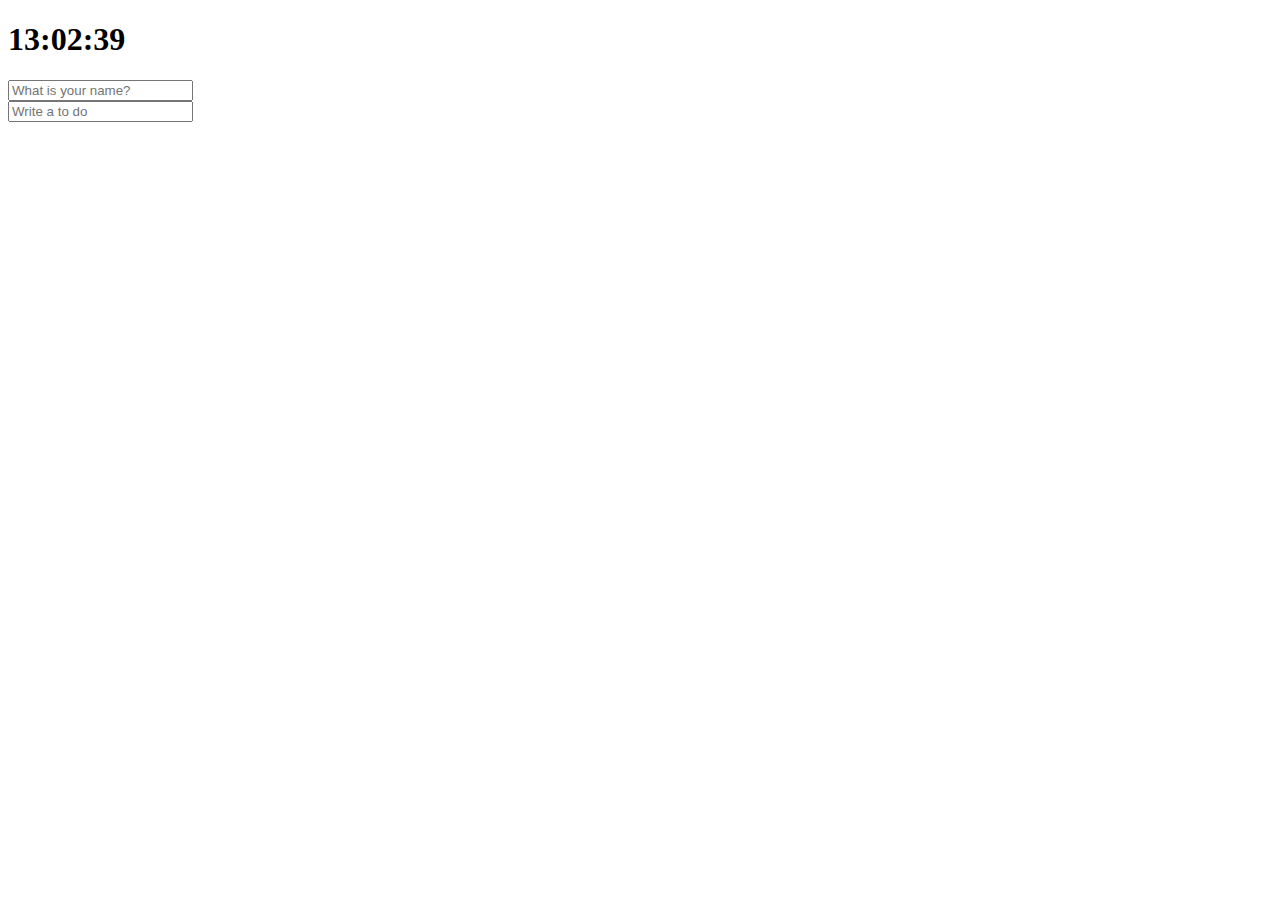
==== index.html @ 96f95511 "Initial commit" ====
<!DOCTYPE html>
<html lang="en">
  <head>
    <meta charset="UTF-8" />
    <meta name="viewport" content="width=device-width, initial-scale=1.0" />
    <title>JS-clock</title>
    <link rel="stylesheet" href="index.css" />
  </head>
  <body>
    <div class="js-clock">
      <h1>00:00</h1>
    </div>
    <form class="js-form form">
      <input type="text" placeholder="What is your name?" />
    </form>
    <h4 class="js-greetings greetings"></h4>
    <form action="" class="js-toDoForm">
      <input type="text" placeholder="Write a to do" />
    </form>
    <ul class="js-toDoList"></ul>
    <script src="clock.js"></script>
    <script src="greetings.js"></script>
    <script src="todo.js"></script>
  </body>
</html>
---- index.css ----
.form,
.greetings {
  display: none;
}

.showing {
  display: block;
}
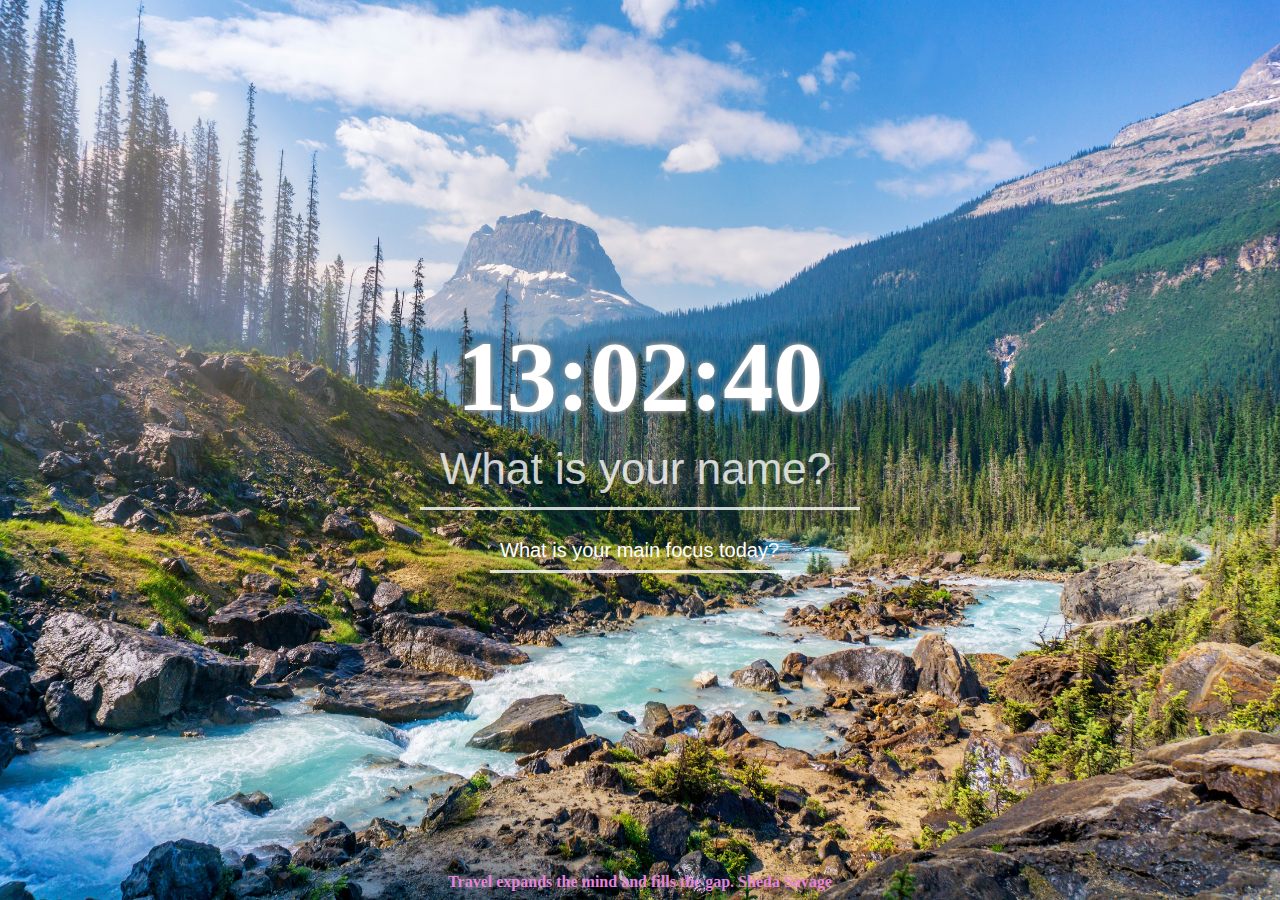
==== commit 747661d8: "Momentum by Vanilla JS Complete" ====
--- a/index.html
+++ b/index.html
@@ -1,25 +1,38 @@
 <!DOCTYPE html>
 <html lang="en">
-  <head>
-    <meta charset="UTF-8" />
-    <meta name="viewport" content="width=device-width, initial-scale=1.0" />
-    <title>JS-clock</title>
-    <link rel="stylesheet" href="index.css" />
-  </head>
-  <body>
-    <div class="js-clock">
-      <h1>00:00</h1>
+<head>
+    <meta charset="UTF-8">
+    <meta http-equiv="X-UA-Compatible" content="IE=edge">
+    <meta name="viewport" content="width=device-width, initial-scale=1.0">
+    <link rel="stylesheet" href="css/style.css">
+    <title>Momentum App</title>
+</head>
+<body>
+    <h2 id="clock">00:00:00</h2>
+    <form id="login-form" class="hidden">
+        <input required 
+        maxlength="15" 
+        type="text" 
+        placeholder="What is your name?">
+    </form>
+    <h1 id="greeting" class="hidden"></h1>
+    <form id="todo-form">
+        <input type="text" placeholder="What is your main focus today?" required />
+    </form>
+    <ul id="todo-list"></ul>
+    <div id="quote">
+        <span></span>
+        <span></span>
     </div>
-    <form class="js-form form">
-      <input type="text" placeholder="What is your name?" />
-    </form>
-    <h4 class="js-greetings greetings"></h4>
-    <form action="" class="js-toDoForm">
-      <input type="text" placeholder="Write a to do" />
-    </form>
-    <ul class="js-toDoList"></ul>
-    <script src="clock.js"></script>
-    <script src="greetings.js"></script>
-    <script src="todo.js"></script>
-  </body>
-</html>
+    <div id="weather">
+        <span></span>
+        <span></span>
+    </div>
+    <script src="js/greetings.js"></script>
+    <script src="js/clock.js"></script>
+    <script src="js/quotes.js"></script>
+    <script src="js/background.js"></script>
+    <script src="js/todo.js"></script>
+    <script src="js/weather.js"></script>
+</body>
+</html>--- a/css/style.css
+++ b/css/style.css
@@ -0,0 +1,122 @@
+@import "reset.css";
+@import "variables.css";
+
+body {
+  height: 100vh;
+  color: white;
+  display: flex;
+  flex-direction: column;
+  justify-content: center;
+  align-items: center;
+}
+
+.showing {
+  display: block;
+}
+
+.hidden {
+  display: none;
+}
+
+@keyframes fadeIn {
+  from {
+    opacity: 0;
+  }
+  to {
+    opacity: 1;
+  }
+}
+
+.bgImage {
+  position: absolute;
+  top: 0;
+  left: 0;
+  width: 100%;
+  height: 100%;
+  z-index: -1;
+  animation: fadeIn 0.5s linear;
+}
+
+#clock {
+  font-size: 100px;
+  font-weight: 600;
+  text-shadow:
+  0 0 7px #fff,
+  0 0 10px #000;
+}
+
+input {
+  border: none;
+  border-bottom: 3px solid var(--white8);
+  margin-top: 25px;
+  background-color: transparent;
+}
+
+@keyframes widen {
+  from {
+    width: 0;
+  }
+  to {
+    width: 400px;
+  }
+}
+
+#login-form input {
+  width: 400px;
+  padding: 20px;
+}
+
+#login-form input::placeholder,
+#login-form input:focus {
+  font-size: 44px;
+  color: var(--white8);
+  animation: widen 1s linear;
+}
+
+#greeting {
+  font-size: 44px;
+  margin-top: 20px;
+}
+
+#todo-form input {
+  width: 280px;
+  padding: 10px;
+}
+
+#todo-form input::placeholder,
+#todo-form input:focus {
+  font-size: 20px;
+  color: white;
+}
+
+#todo-list li {
+  margin-top: 20px;
+  text-shadow:
+  0 0 7px #fff,
+  0 0 10px #fff,
+  0 0 21px #000,
+  0 0 42px #5271ff,
+  0 0 82px #FFC0CB,
+  0 0 92px #FFC0CB;
+}
+
+#todo-list button {
+  margin-left: 1px;
+  border: none;
+  background: none;
+  cursor: pointer;
+}
+
+#quote {
+  position: absolute;
+  bottom: 0;
+  margin: 10px;
+  font-weight: 600;
+  color: #E983D8;
+}
+
+#weather {
+  position: absolute;
+  right: 0;
+  margin: 10px;
+}